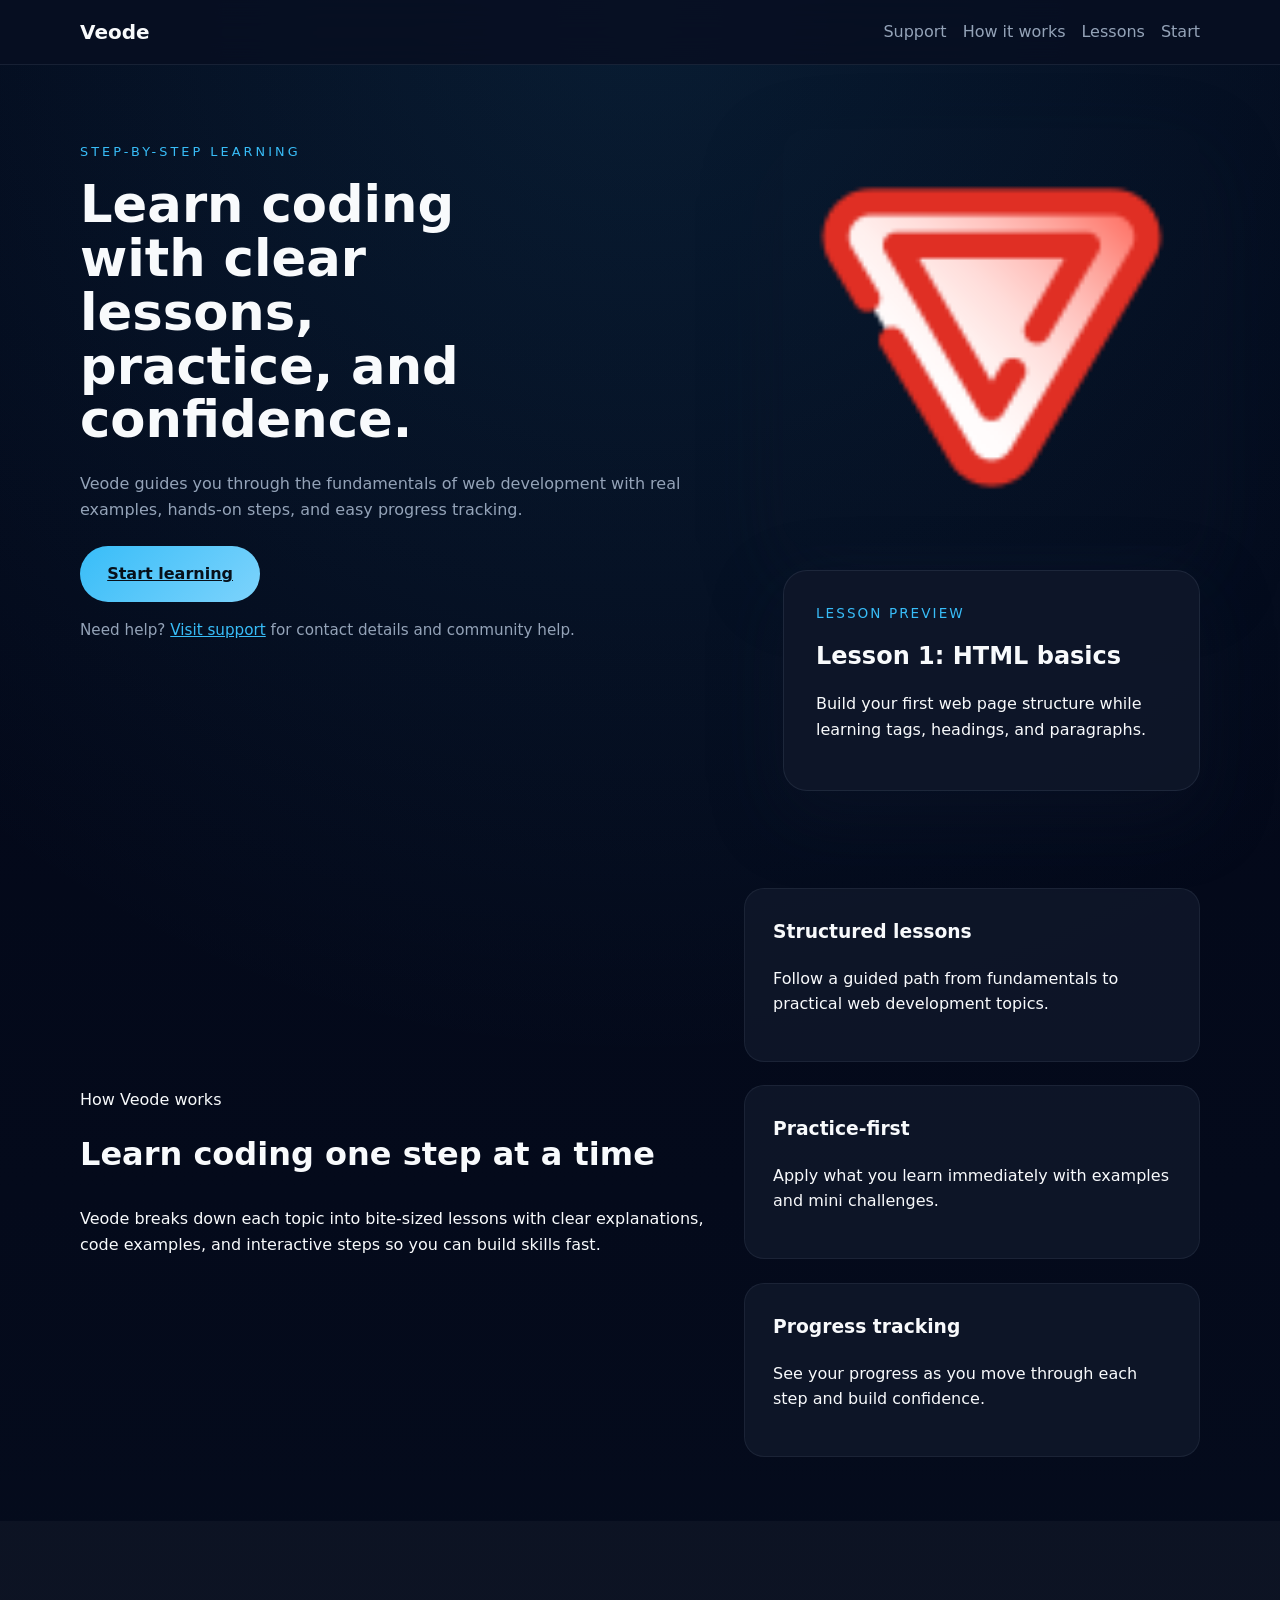
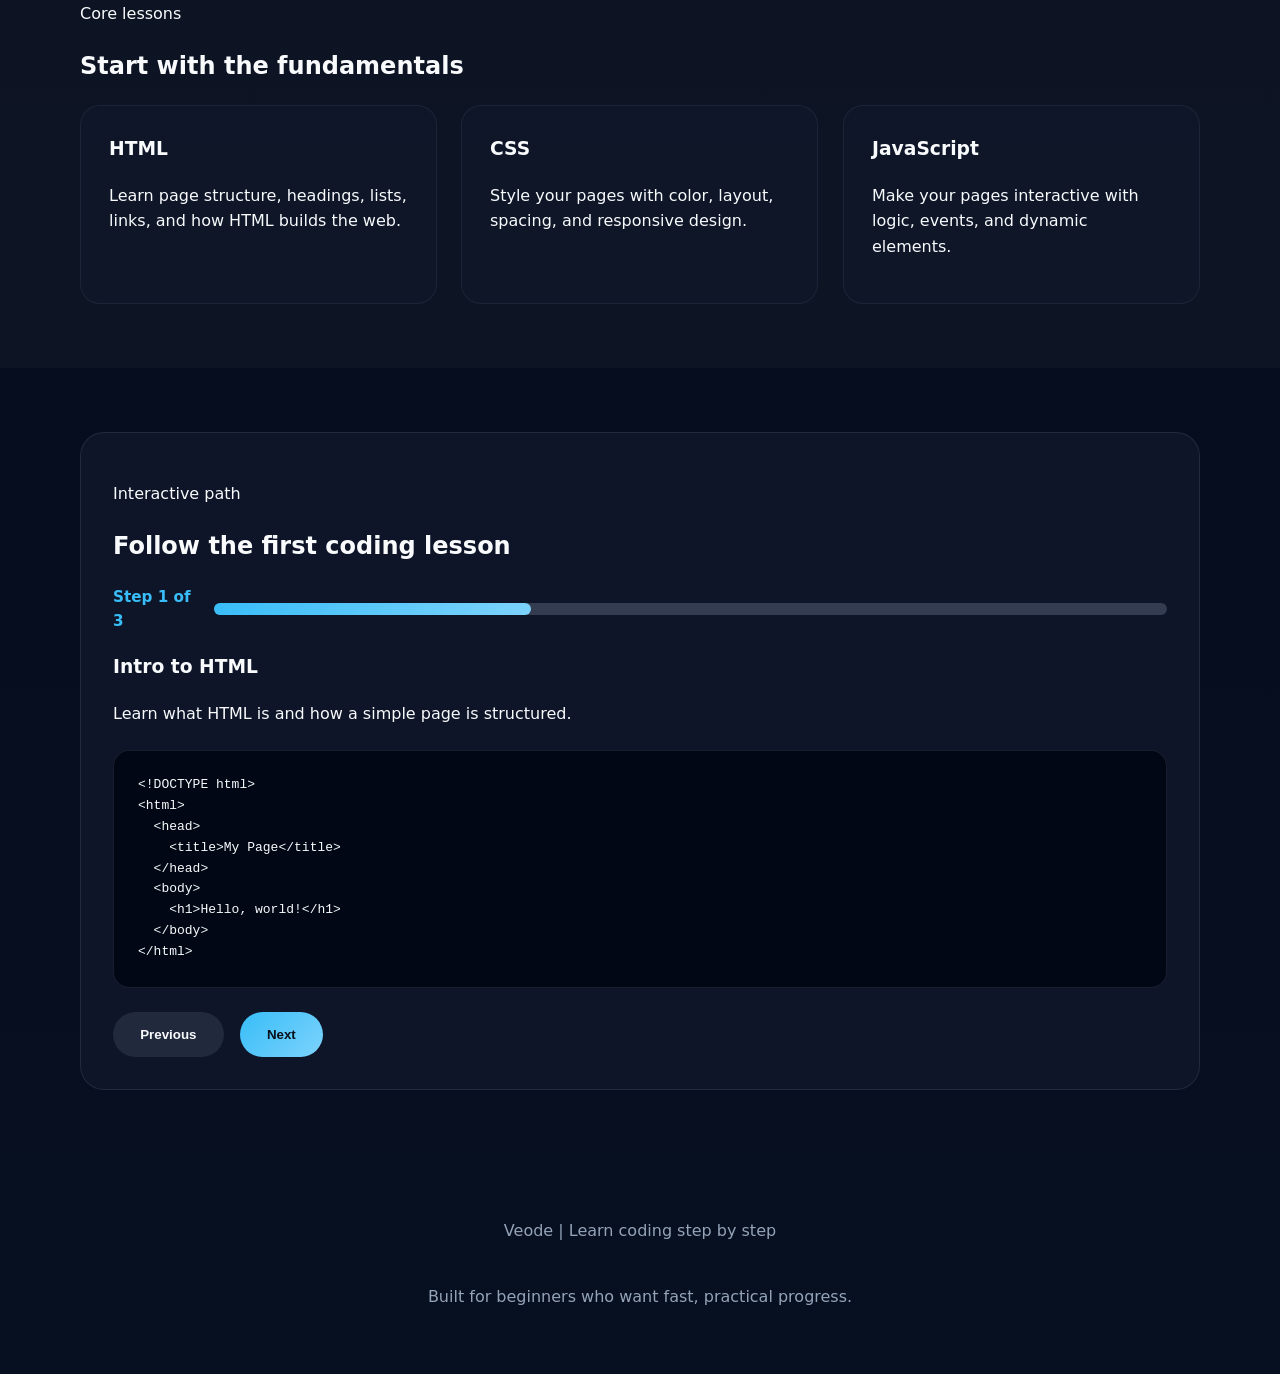
==== index.html @ 70d6d227 "Add initial project files including HTML, CSS, JavaScript, and support page" ====
<!DOCTYPE html>
<html lang="en">
  <head>
    <meta charset="UTF-8" />
    <meta name="viewport" content="width=device-width, initial-scale=1.0" />
    <title>Veode | Learn Coding Step by Step</title>
    <link rel="icon" type="image/png" href="veode.png" />
    <link rel="stylesheet" href="style.css" />
  </head>
  <body>
    <header class="site-header">
      <div class="container header-inner">
        <a class="brand" href="#home">Veode</a>
        <nav class="site-nav">
          <a href="support/">Support</a>
          <a href="#how-it-works">How it works</a>
          <a href="#lessons">Lessons</a>
          <a href="#start">Start</a>
        </nav>
      </div>
    </header>

    <main>
      <section class="hero animate fade-up" id="home">
        <div class="container hero-content">
          <div class="hero-copy-group">
            <p class="eyebrow">Step-by-step learning</p>
            <h1>Learn coding with clear lessons, practice, and confidence.</h1>
            <p class="hero-copy">
              Veode guides you through the fundamentals of web development with real examples, hands-on steps, and easy progress tracking.
            </p>
            <a class="btn btn-primary" href="#start">Start learning</a>
            <p class="support-note">
              Need help? <a href="support/">Visit support</a> for contact details and community help.
            </p>
          </div>
          <div class="hero-media">
            <img class="hero-image" src="veode.png" alt="Veode main illustration" />
            <div class="hero-card animate fade-up">
              <p class="card-label">Lesson preview</p>
              <h2>Lesson 1: HTML basics</h2>
              <p>Build your first web page structure while learning tags, headings, and paragraphs.</p>
            </div>
          </div>
        </div>
      </section>

      <section class="section" id="how-it-works">
        <div class="container section-grid">
          <div class="section-text">
            <p class="eyebrow">How Veode works</p>
            <h2>Learn coding one step at a time</h2>
            <p>
              Veode breaks down each topic into bite-sized lessons with clear explanations, code examples, and interactive steps so you can build skills fast.
            </p>
          </div>
          <div class="feature-cards">
            <article class="feature-card animate fade-up">
              <h3>Structured lessons</h3>
              <p>Follow a guided path from fundamentals to practical web development topics.</p>
            </article>
            <article class="feature-card animate fade-up">
              <h3>Practice-first</h3>
              <p>Apply what you learn immediately with examples and mini challenges.</p>
            </article>
            <article class="feature-card animate fade-up">
              <h3>Progress tracking</h3>
              <p>See your progress as you move through each step and build confidence.</p>
            </article>
          </div>
        </div>
      </section>

      <section class="section section-alt" id="lessons">
        <div class="container">
          <p class="eyebrow">Core lessons</p>
          <h2>Start with the fundamentals</h2>
          <div class="lesson-grid">
            <article class="lesson-card animate fade-up">
              <h3>HTML</h3>
              <p>Learn page structure, headings, lists, links, and how HTML builds the web.</p>
            </article>
            <article class="lesson-card animate fade-up">
              <h3>CSS</h3>
              <p>Style your pages with color, layout, spacing, and responsive design.</p>
            </article>
            <article class="lesson-card animate fade-up">
              <h3>JavaScript</h3>
              <p>Make your pages interactive with logic, events, and dynamic elements.</p>
            </article>
          </div>
        </div>
      </section>

      <section class="section animate fade-up" id="start">
        <div class="container step-section">
          <div class="step-panel animate fade-up">
            <p class="eyebrow">Interactive path</p>
            <h2>Follow the first coding lesson</h2>
            <div class="step-overview">
              <span id="step-number">Step 1</span>
              <progress id="step-progress" value="1" max="3"></progress>
            </div>
            <h3 id="step-title">Intro to HTML</h3>
            <p id="step-description">Learn what HTML is and how a simple page is structured.</p>
            <pre class="code-block" id="step-code"><code>&lt;!DOCTYPE html&gt;
&lt;html&gt;
  &lt;head&gt;&lt;title&gt;My Page&lt;/title&gt;&lt;/head&gt;
  &lt;body&gt;
    &lt;h1&gt;Hello, world!&lt;/h1&gt;
  &lt;/body&gt;
&lt;/html&gt;</code></pre>
            <div class="step-actions">
              <button class="btn btn-secondary" id="prev-step">Previous</button>
              <button class="btn btn-primary" id="next-step">Next</button>
            </div>
          </div>
        </div>
      </section>
    </main>

    <footer class="site-footer">
      <div class="container footer-inner">
        <p>Veode | Learn coding step by step</p>
        <p>Built for beginners who want fast, practical progress.</p>
      </div>
    </footer>

    <script src="script.js"></script>
  </body>
</html>
---- style.css ----
:root {
  --bg: #0f172a;
  --surface: #111827;
  --surface-soft: #1f2937;
  --text: #f8fafc;
  --muted: #94a3b8;
  --accent: #38bdf8;
  --accent-soft: #0ea5e9;
  --shadow: rgba(15, 23, 42, 0.35);
}

* {
  box-sizing: border-box;
}

html {
  scroll-behavior: smooth;
}

html,
body {
  margin: 0;
  min-height: 100%;
  font-family: Inter, system-ui, sans-serif;
  background: radial-gradient(circle at top, rgba(56, 189, 248, 0.12), transparent 35%),
    linear-gradient(180deg, #020617 0%, #071021 100%);
  color: var(--text);
}

body {
  line-height: 1.6;
}

img,
svg {
  max-width: 100%;
}

.container {
  width: min(1120px, calc(100% - 2rem));
  margin: 0 auto;
}

.site-header {
  position: sticky;
  top: 0;
  z-index: 10;
  backdrop-filter: blur(18px);
  background: rgba(8, 15, 33, 0.85);
  border-bottom: 1px solid rgba(148, 163, 184, 0.12);
}

.header-inner,
.footer-inner,
.hero-content,
.section-grid,
.step-section {
  display: flex;
  align-items: center;
  justify-content: space-between;
  gap: 1.5rem;
}

.header-inner,
.footer-inner {
  padding: 1rem 0;
}

.brand {
  font-weight: 700;
  font-size: 1.25rem;
  color: var(--text);
  text-decoration: none;
}

.site-nav {
  display: flex;
  flex-wrap: wrap;
  gap: 1rem;
}

.site-nav a {
  color: var(--muted);
  text-decoration: none;
  font-weight: 500;
}

.site-nav a:hover {
  color: var(--text);
}

.animate {
  opacity: 0;
  transform: translateY(24px);
  transition: opacity 0.85s ease-out, transform 0.85s ease-out;
  will-change: opacity, transform;
}

.animate.visible {
  opacity: 1;
  transform: translateY(0);
}

.animate.fade-left {
  transform: translateX(-28px);
}

.animate.fade-right {
  transform: translateX(28px);
}

.hero {
  padding: 4rem 0 2rem;
}

.hero-content {
  align-items: flex-start;
  gap: 2rem;
}

.hero-media {
  display: grid;
  gap: 1.5rem;
  justify-items: center;
}

.hero-image {
  width: min(100%, 30rem);
  border-radius: 1.5rem;
  box-shadow: 0 32px 80px rgba(15, 23, 42, 0.35);
}

.hero-copy-group {
  max-width: 42rem;
}

.hero .eyebrow {
  text-transform: uppercase;
  letter-spacing: 0.24em;
  font-size: 0.8rem;
  color: var(--accent);
  margin-bottom: 1rem;
}

.hero h1 {
  margin: 0;
  font-size: clamp(2.75rem, 4vw, 4.5rem);
  line-height: 1.05;
  max-width: 12ch;
}

.hero-copy {
  max-width: 45rem;
  margin: 1.5rem 0;
  color: var(--muted);
}

.btn {
  display: inline-flex;
  align-items: center;
  justify-content: center;
  border: none;
  border-radius: 999px;
  padding: 0.95rem 1.7rem;
  font-weight: 600;
  cursor: pointer;
  transition: transform 0.2s ease, background-color 0.2s ease;
}

.btn:hover {
  transform: translateY(-1px);
}

.btn-primary {
  background: linear-gradient(135deg, var(--accent), #7dd3fc);
  color: #07101a;
}

.btn-secondary {
  background: rgba(148, 163, 184, 0.14);
  color: var(--text);
}

.support-note {
  margin-top: 1rem;
  color: var(--muted);
  font-size: 0.95rem;
}

.support-note a {
  color: var(--accent);
  text-decoration: underline;
}

.support-note a:hover {
  color: #7dd3fc;
}

.hero-card {
  max-width: 28rem;
  background: rgba(15, 23, 42, 0.9);
  border: 1px solid rgba(148, 163, 184, 0.12);
  border-radius: 1.5rem;
  padding: 2rem;
  box-shadow: 0 24px 70px var(--shadow);
}

.hero-card .card-label {
  margin: 0 0 0.75rem;
  font-size: 0.85rem;
  color: var(--accent);
  text-transform: uppercase;
  letter-spacing: 0.15em;
}

.hero-card h2 {
  margin: 0 0 0.75rem;
}

.section {
  padding: 4rem 0;
}

.section-alt {
  background: rgba(255, 255, 255, 0.03);
}

.section-text {
  max-width: 40rem;
}

.section-text h2 {
  margin-top: 0.25rem;
  font-size: clamp(2rem, 2.5vw, 2.75rem);
}

.feature-cards,
.lesson-grid {
  display: grid;
  gap: 1.5rem;
}

.feature-cards {
  grid-template-columns: repeat(auto-fit, minmax(220px, 1fr));
}

.feature-card,
.lesson-card {
  background: rgba(15, 23, 42, 0.9);
  border: 1px solid rgba(148, 163, 184, 0.1);
  border-radius: 1.25rem;
  padding: 1.75rem;
}

.feature-card h3,
.lesson-card h3 {
  margin-top: 0;
}

.lesson-grid {
  grid-template-columns: repeat(auto-fit, minmax(220px, 1fr));
}

.step-section {
  flex-direction: column;
  align-items: stretch;
}

.step-panel {
  background: rgba(15, 23, 42, 0.94);
  border: 1px solid rgba(148, 163, 184, 0.14);
  border-radius: 1.5rem;
  padding: 2rem;
  width: 100%;
}

.step-overview {
  display: flex;
  align-items: center;
  gap: 1rem;
  margin: 1rem 0 0.75rem;
}

#step-number {
  font-weight: 700;
  font-size: 0.95rem;
  color: var(--accent);
}

progress {
  width: 100%;
  appearance: none;
  height: 0.75rem;
  border-radius: 999px;
  background: rgba(148, 163, 184, 0.15);
}

progress::-webkit-progress-bar {
  background: rgba(148, 163, 184, 0.15);
  border-radius: 999px;
}

progress::-webkit-progress-value {
  background: linear-gradient(135deg, var(--accent), #7dd3fc);
  border-radius: 999px;
}

.code-block {
  margin: 1.5rem 0;
  background: #010714;
  border: 1px solid rgba(148, 163, 184, 0.15);
  border-radius: 1rem;
  padding: 1.5rem;
  overflow-x: auto;
}

.code-block code {
  color: #e2e8f0;
  display: block;
  white-space: pre-wrap;
}

.step-actions {
  display: flex;
  flex-wrap: wrap;
  gap: 1rem;
}

.site-footer {
  padding: 2rem 0;
}

.footer-inner {
  flex-direction: column;
  gap: 0.5rem;
  color: var(--muted);
}

@media (max-width: 900px) {
  .header-inner,
  .hero-content,
  .section-grid {
    flex-direction: column;
    align-items: flex-start;
  }

  .hero-card,
  .step-panel {
    width: 100%;
  }
}

@media (max-width: 640px) {
  .site-nav {
    gap: 0.75rem;
  }

  .hero h1 {
    font-size: 2.5rem;
  }
}
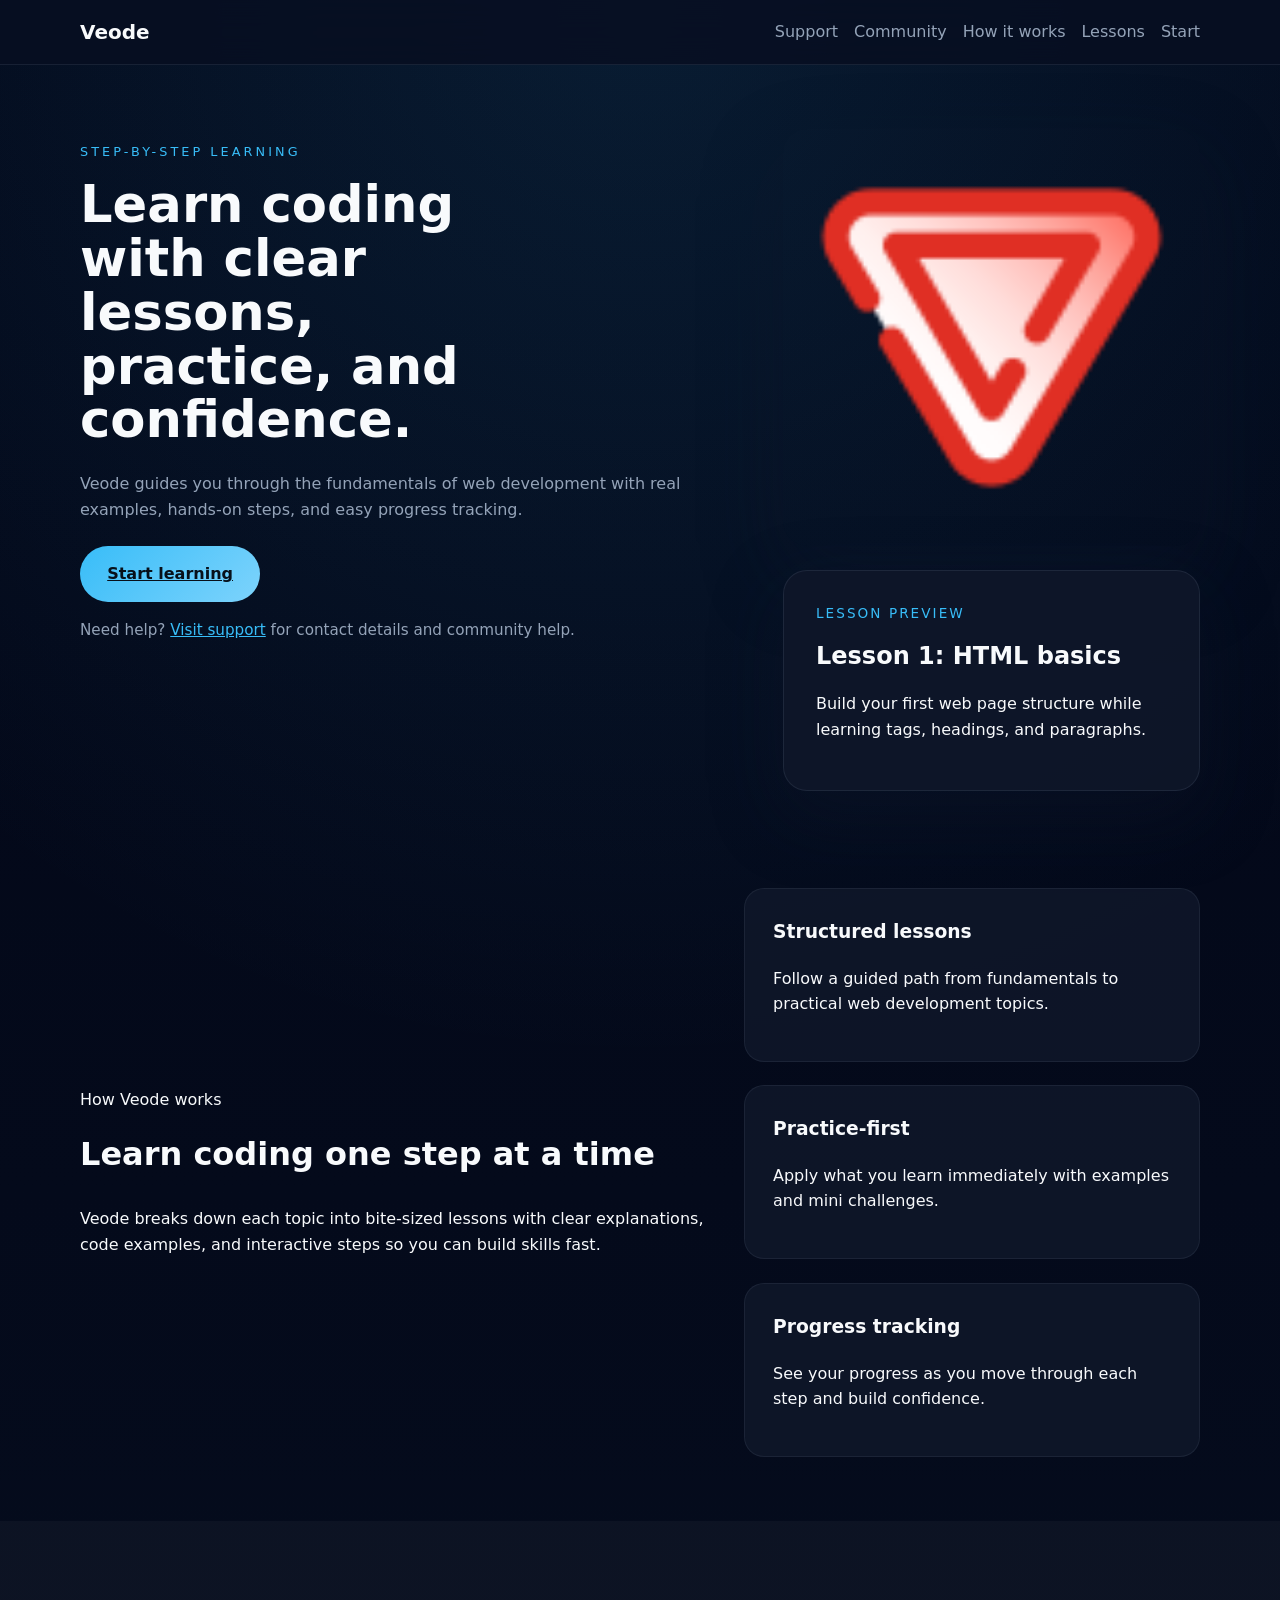
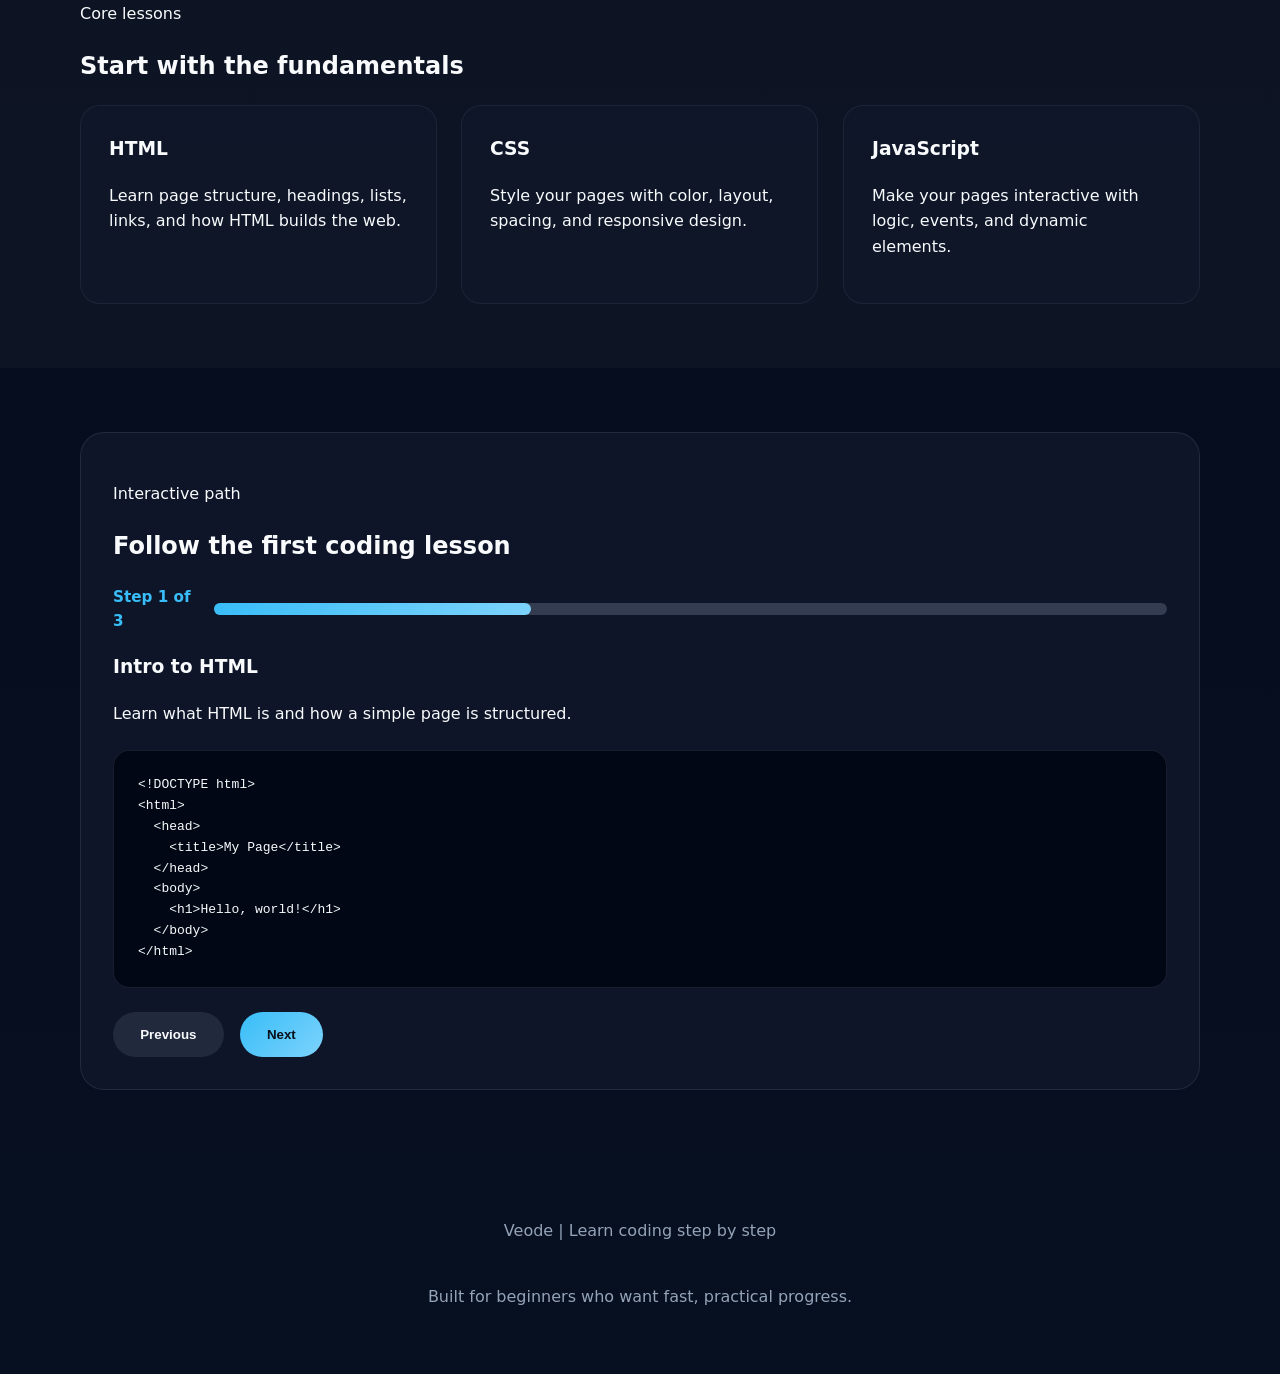
==== commit 93de4591: "Add community page with comment functionality and navigation link" ====
--- a/index.html
+++ b/index.html
@@ -11,14 +11,20 @@
     <header class="site-header">
       <div class="container header-inner">
         <a class="brand" href="#home">Veode</a>
+        <button class="nav-toggle" aria-expanded="false" aria-label="Open navigation">
+          <span></span>
+        </button>
         <nav class="site-nav">
+          <button class="nav-close" aria-label="Close navigation">×</button>
           <a href="support/">Support</a>
+          <a href="community/">Community</a>
           <a href="#how-it-works">How it works</a>
           <a href="#lessons">Lessons</a>
           <a href="#start">Start</a>
         </nav>
       </div>
     </header>
+    <div class="nav-backdrop" aria-hidden="true"></div>
 
     <main>
       <section class="hero animate fade-up" id="home">
--- a/style.css
+++ b/style.css
@@ -87,6 +87,90 @@
 
 .site-nav a:hover {
   color: var(--text);
+}
+
+.nav-backdrop {
+  position: fixed;
+  inset: 0;
+  background: rgba(0, 0, 0, 0.45);
+  opacity: 0;
+  pointer-events: none;
+  transition: opacity 0.3s ease;
+  z-index: 18;
+}
+
+.nav-backdrop.visible {
+  opacity: 1;
+  pointer-events: auto;
+}
+
+body.nav-open {
+  overflow: hidden;
+}
+
+.nav-toggle {
+  display: none;
+  align-items: center;
+  justify-content: center;
+  width: 2.5rem;
+  height: 2.5rem;
+  background: transparent;
+  border: 1px solid rgba(148, 163, 184, 0.18);
+  border-radius: 999px;
+  cursor: pointer;
+  transition: background-color 0.2s ease, border-color 0.2s ease;
+  z-index: 21;
+}
+
+.nav-close {
+  display: none;
+}
+
+.nav-toggle:hover,
+.nav-toggle:focus-visible {
+  background: rgba(255, 255, 255, 0.05);
+  border-color: rgba(148, 163, 184, 0.3);
+}
+
+.nav-toggle span,
+.nav-toggle span::before,
+.nav-toggle span::after {
+  display: block;
+  width: 1.3rem;
+  height: 2px;
+  background: var(--text);
+  transition: transform 0.25s ease, opacity 0.25s ease;
+}
+
+.nav-toggle span {
+  position: relative;
+}
+
+.nav-toggle span::before,
+.nav-toggle span::after {
+  content: '';
+  position: absolute;
+  left: 0;
+}
+
+.nav-toggle span::before {
+  top: -0.45rem;
+}
+
+.nav-toggle span::after {
+  top: 0.45rem;
+}
+
+.nav-toggle[aria-expanded="true"] span {
+  background-color: transparent;
+}
+
+.nav-toggle[aria-expanded="true"] span::before {
+  transform: translateY(0.45rem) rotate(45deg);
+}
+
+.nav-toggle[aria-expanded="true"] span::after {
+  transform: translateY(-0.45rem) rotate(-45deg);
 }
 
 .animate {
@@ -244,6 +328,80 @@
   grid-template-columns: repeat(auto-fit, minmax(220px, 1fr));
 }
 
+.community-content {
+  display: grid;
+  grid-template-columns: minmax(260px, 1fr) minmax(320px, 1.2fr);
+  gap: 1.75rem;
+  align-items: start;
+}
+
+.community-form,
+.comment-panel {
+  background: rgba(15, 23, 42, 0.9);
+  border: 1px solid rgba(148, 163, 184, 0.1);
+  border-radius: 1.5rem;
+  padding: 1.75rem;
+}
+
+.community-form label {
+  display: block;
+  margin-bottom: 0.5rem;
+  font-weight: 600;
+  color: var(--text);
+}
+
+.community-form input,
+.community-form textarea {
+  width: 100%;
+  border: 1px solid rgba(148, 163, 184, 0.18);
+  border-radius: 1rem;
+  background: rgba(15, 23, 42, 0.95);
+  color: var(--text);
+  padding: 0.95rem 1rem;
+  margin-bottom: 1rem;
+  font: inherit;
+}
+
+.community-form textarea {
+  resize: vertical;
+  min-height: 10rem;
+}
+
+.comment-panel h2 {
+  margin-top: 0;
+  margin-bottom: 1rem;
+}
+
+.comment-list {
+  display: grid;
+  gap: 1rem;
+}
+
+.comment-card {
+  background: rgba(8, 15, 33, 0.95);
+  border: 1px solid rgba(148, 163, 184, 0.1);
+  border-radius: 1.25rem;
+  padding: 1.25rem;
+}
+
+.comment-card strong {
+  display: block;
+  margin-bottom: 0.25rem;
+  color: var(--text);
+}
+
+.comment-card time {
+  display: block;
+  margin-bottom: 0.75rem;
+  color: var(--muted);
+  font-size: 0.85rem;
+}
+
+.comment-empty {
+  margin: 0;
+  color: var(--muted);
+}
+
 .feature-card,
 .lesson-card {
   background: rgba(15, 23, 42, 0.9);
@@ -344,18 +502,218 @@
     align-items: flex-start;
   }
 
+  .community-content {
+    grid-template-columns: 1fr;
+  }
+
+  .header-inner {
+    align-items: center;
+  }
+
+  .site-header {
+    padding: 0 1rem;
+  }
+
+  .site-nav {
+    position: fixed;
+    top: 0;
+    right: 0;
+    height: 100vh;
+    width: min(320px, 85vw);
+    max-width: 320px;
+    display: flex;
+    flex-direction: column;
+    align-items: stretch;
+    justify-content: flex-start;
+    gap: 1rem;
+    padding: 5.25rem 1.25rem 1.5rem;
+    background: rgba(8, 15, 33, 0.98);
+    border-left: 1px solid rgba(148, 163, 184, 0.12);
+    box-shadow: -20px 0 40px rgba(0, 0, 0, 0.35);
+    transform: translateX(100%);
+    opacity: 0;
+    transition: transform 0.32s cubic-bezier(0.33, 1, 0.68, 1), opacity 0.28s ease;
+    z-index: 20;
+  }
+
+  .site-nav.open {
+    transform: translateX(0);
+    opacity: 1;
+  }
+
+  .site-nav a,
+  .nav-close {
+    opacity: 0;
+    transform: translateX(12px);
+    transition: transform 0.28s ease, opacity 0.28s ease;
+  }
+
+  .site-nav.open a,
+  .site-nav.open .nav-close {
+    opacity: 1;
+    transform: translateX(0);
+  }
+
+  .site-nav.open .nav-close {
+    transition-delay: 0.05s;
+  }
+
+  .nav-close {
+    display: none;
+  }
+
+  .site-nav.open a:nth-child(2) {
+    transition-delay: 0.1s;
+  }
+
+  .site-nav.open a:nth-child(3) {
+    transition-delay: 0.15s;
+  }
+
+  .site-nav.open a:nth-child(4) {
+    transition-delay: 0.2s;
+  }
+
+  .nav-close {
+    align-self: flex-end;
+    background: transparent;
+    border: none;
+    color: var(--text);
+    font-size: 1.75rem;
+    font-weight: 700;
+    padding: 0.5rem;
+    margin: 0;
+    cursor: pointer;
+  }
+
+  .nav-close:hover,
+  .nav-close:focus-visible {
+    color: #7dd3fc;
+  }
+
+  .site-nav a {
+    width: 100%;
+    text-align: left;
+    padding: 0.9rem 1rem;
+    border-radius: 999px;
+  }
+
+  .site-nav a:hover {
+    background: rgba(255, 255, 255, 0.04);
+  }
+
+  .nav-toggle {
+    display: inline-flex;
+    margin-left: auto;
+    z-index: 21;
+  }
+
+  .nav-close {
+    display: inline-flex;
+  }
+
+  .hero-copy-group,
+  .hero-media,
   .hero-card,
   .step-panel {
     width: 100%;
   }
-}
-
-@media (max-width: 640px) {
-  .site-nav {
-    gap: 0.75rem;
+
+  .hero-content {
+    gap: 2rem;
+  }
+
+  .hero-media {
+    justify-items: center;
+  }
+
+  .hero-image {
+    width: 100%;
+    max-width: 28rem;
+  }
+}
+
+@media (max-width: 768px) {
+  .hero {
+    padding: 3rem 0 1.5rem;
+  }
+
+  .hero-copy-group {
+    max-width: 100%;
+    text-align: center;
   }
 
   .hero h1 {
-    font-size: 2.5rem;
-  }
-}
+    font-size: clamp(2.25rem, 7vw, 3.5rem);
+    max-width: 100%;
+  }
+
+  .hero-copy,
+  .section-text,
+  .feature-cards,
+  .lesson-grid {
+    width: 100%;
+  }
+
+  .section-text {
+    max-width: 100%;
+    text-align: center;
+  }
+
+  .feature-cards,
+  .lesson-grid {
+    grid-template-columns: 1fr;
+  }
+
+  .step-overview {
+    flex-direction: column;
+    align-items: stretch;
+  }
+
+  .step-actions {
+    flex-direction: column;
+  }
+
+  .btn {
+    width: 100%;
+  }
+
+  .support-note {
+    text-align: center;
+  }
+
+  .footer-inner {
+    align-items: center;
+    text-align: center;
+  }
+}
+
+@media (max-width: 520px) {
+  .container {
+    width: calc(100% - 1.25rem);
+  }
+
+  .hero h1 {
+    font-size: 2.25rem;
+  }
+
+  .hero-copy {
+    margin: 1rem 0 1.25rem;
+  }
+
+  .hero-image {
+    border-radius: 1.25rem;
+  }
+
+  .hero-card,
+  .feature-card,
+  .lesson-card,
+  .step-panel {
+    padding: 1.5rem;
+  }
+
+  .code-block {
+    padding: 1rem;
+    font-size: 0.95rem;
+  }
+}
